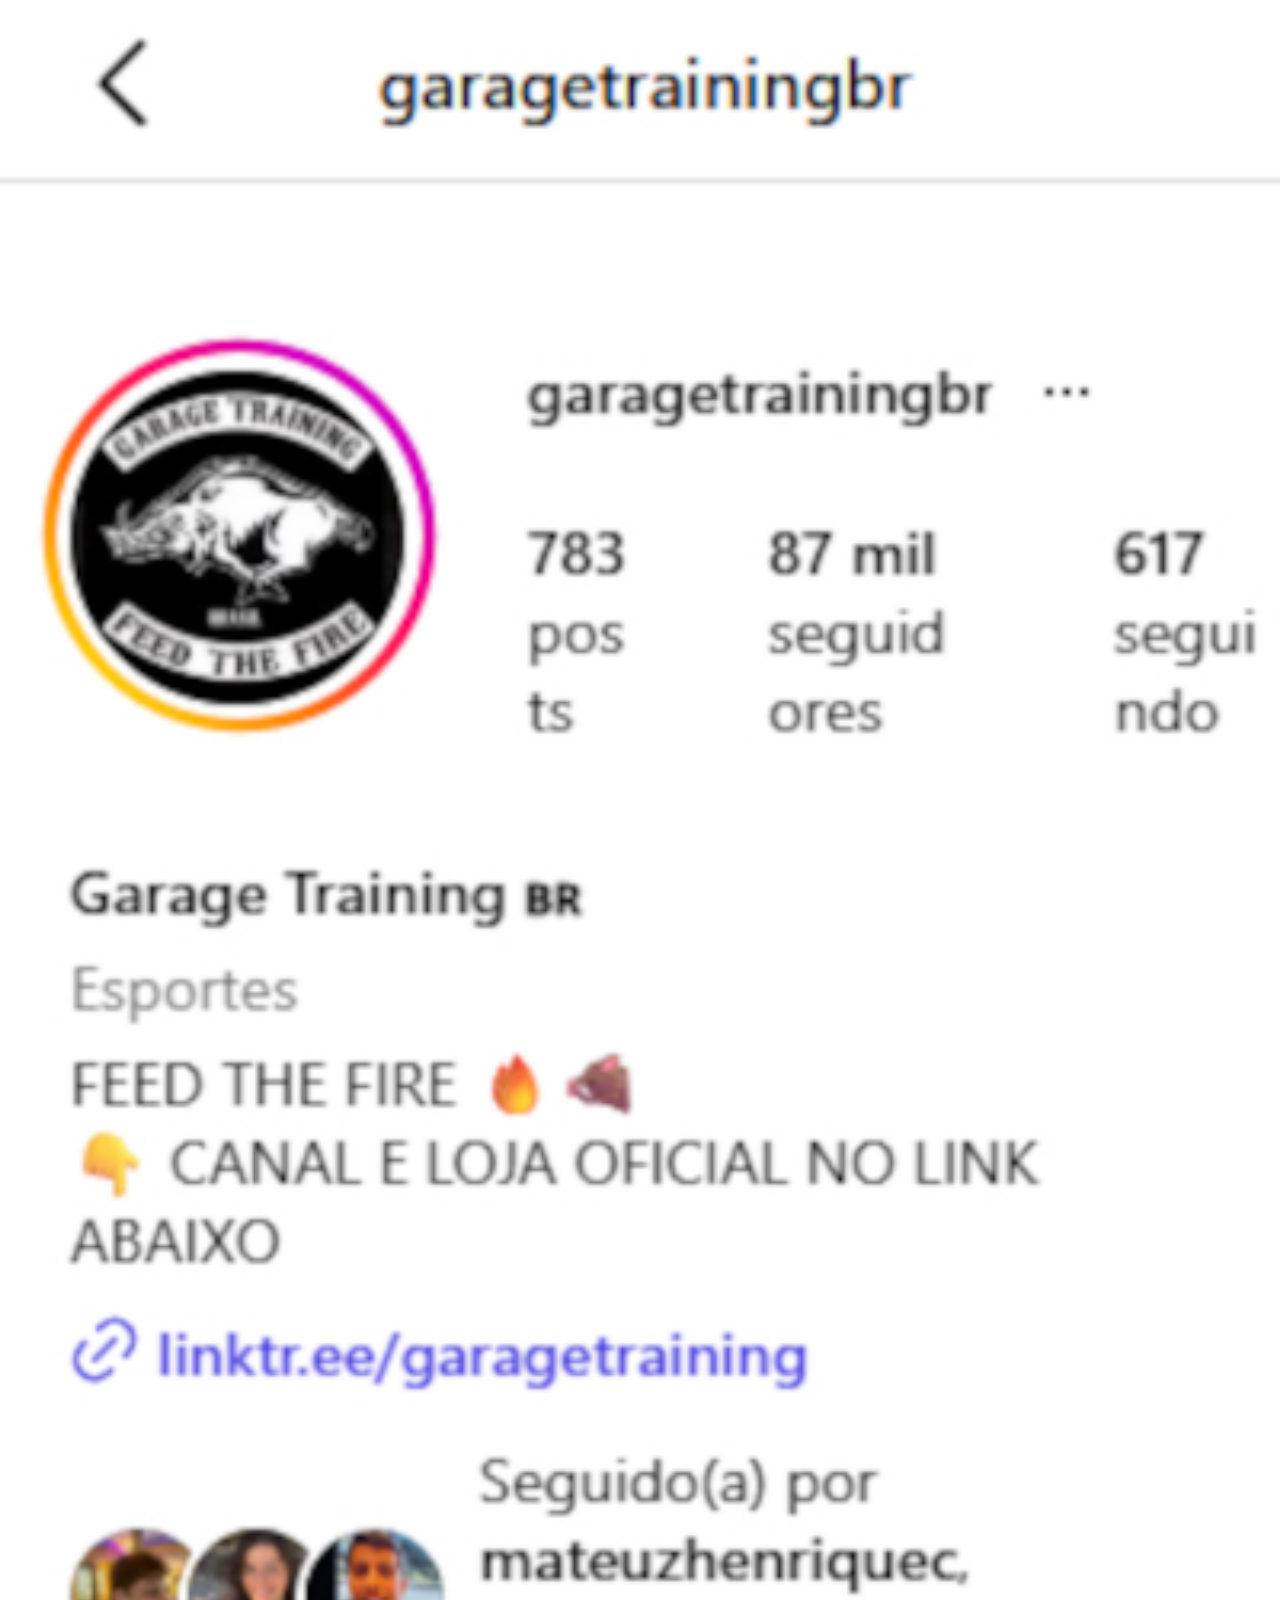
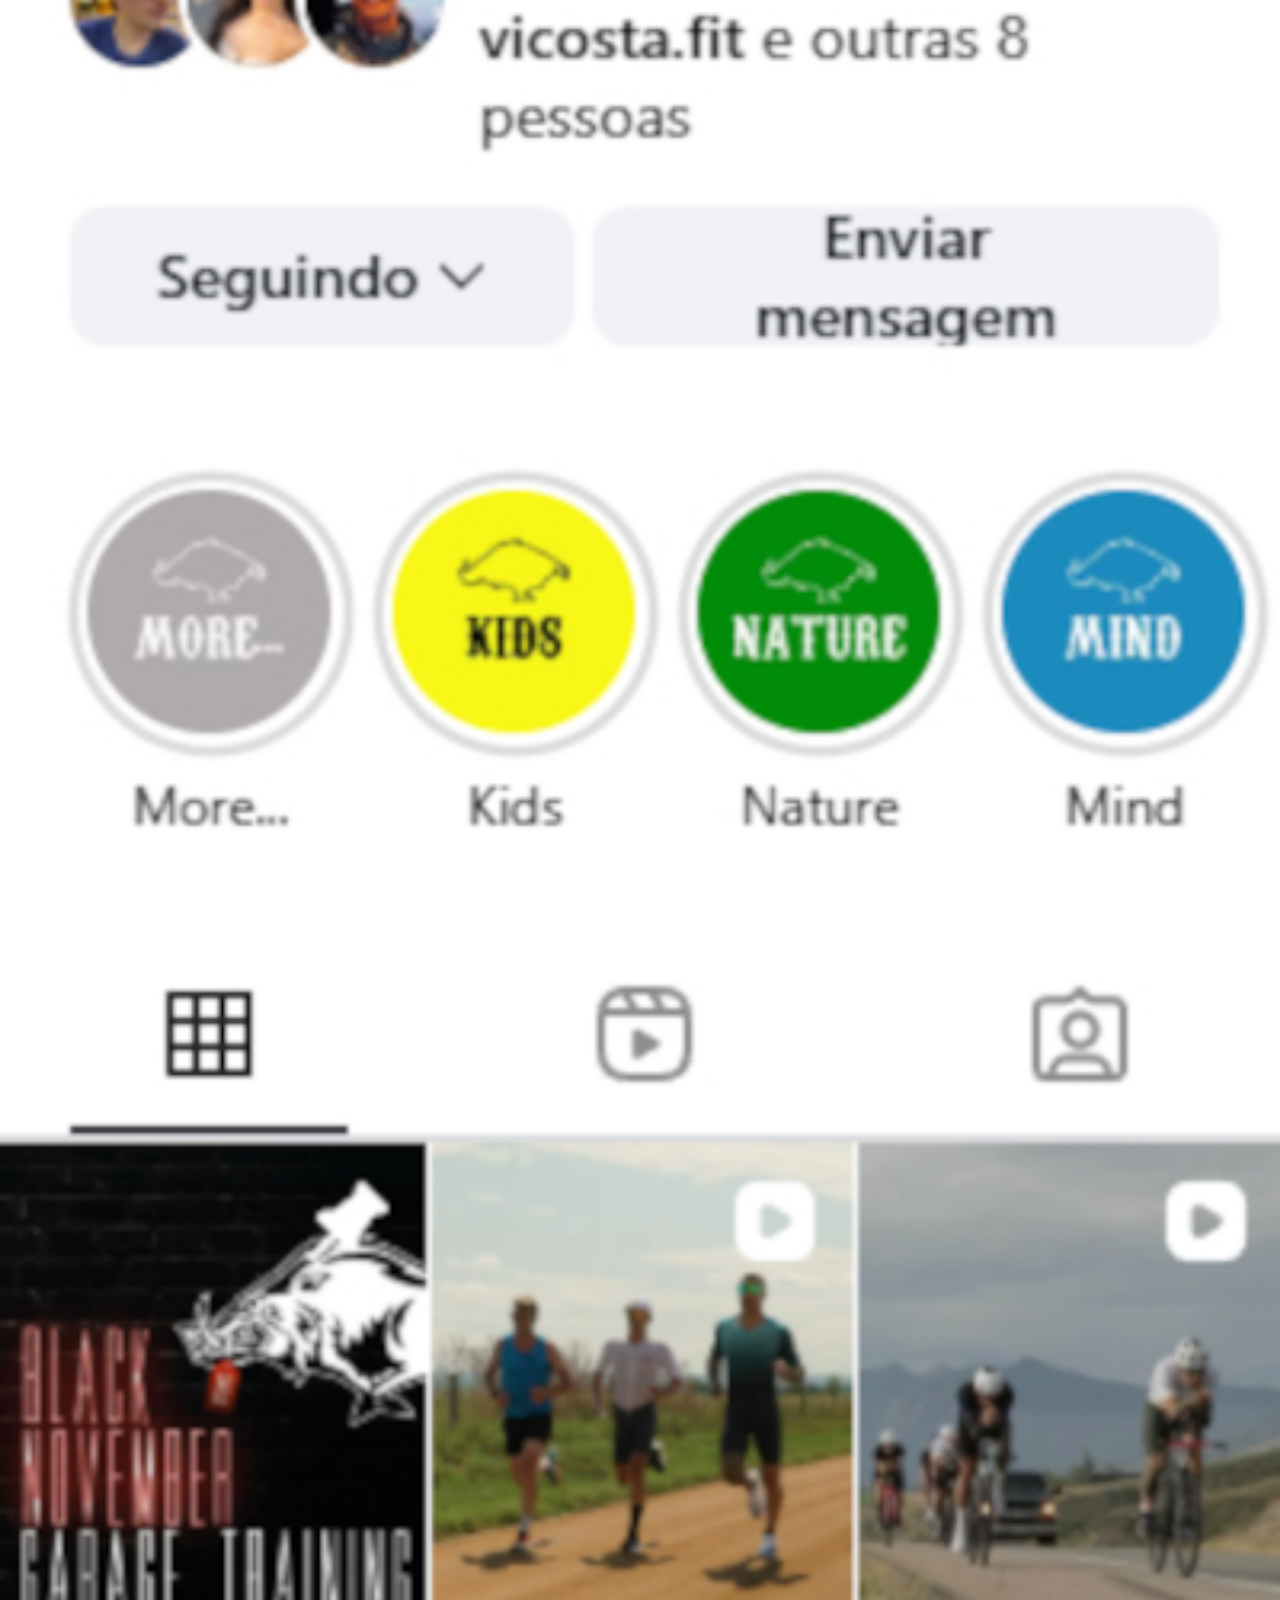
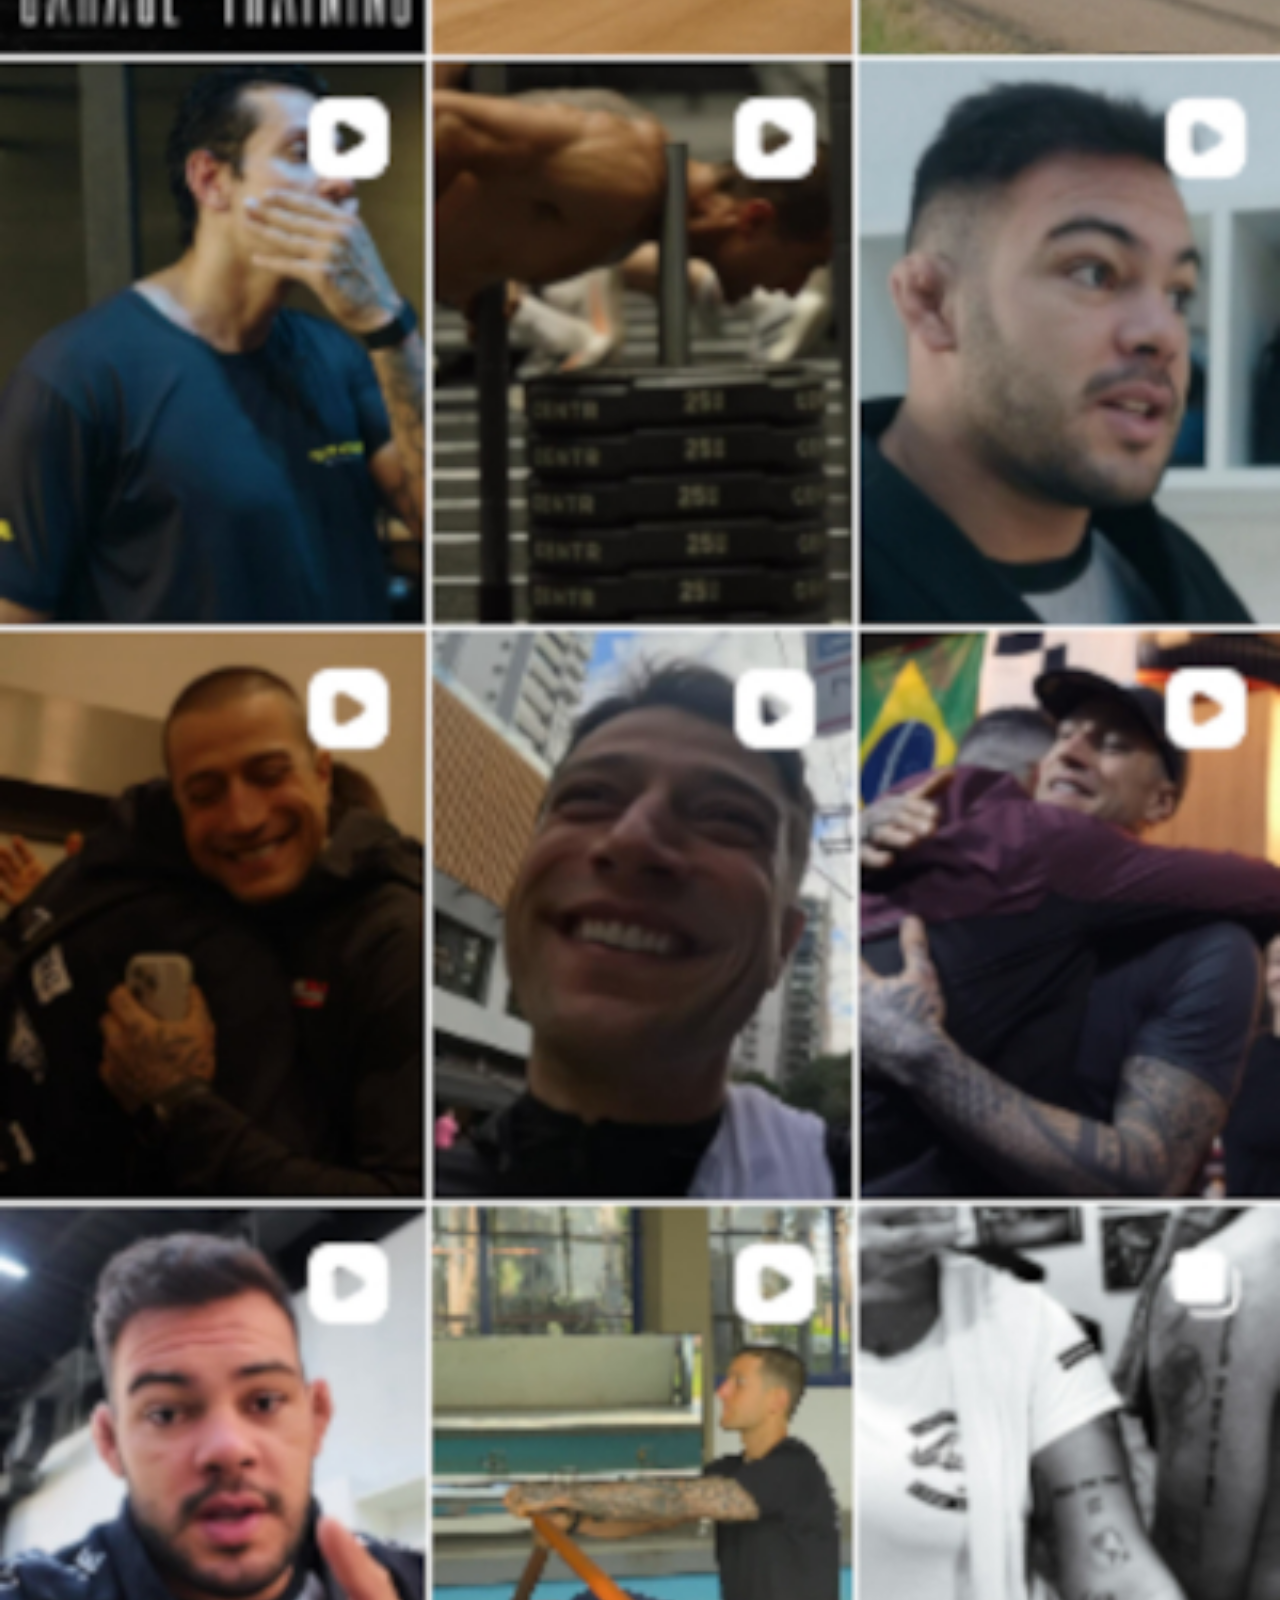
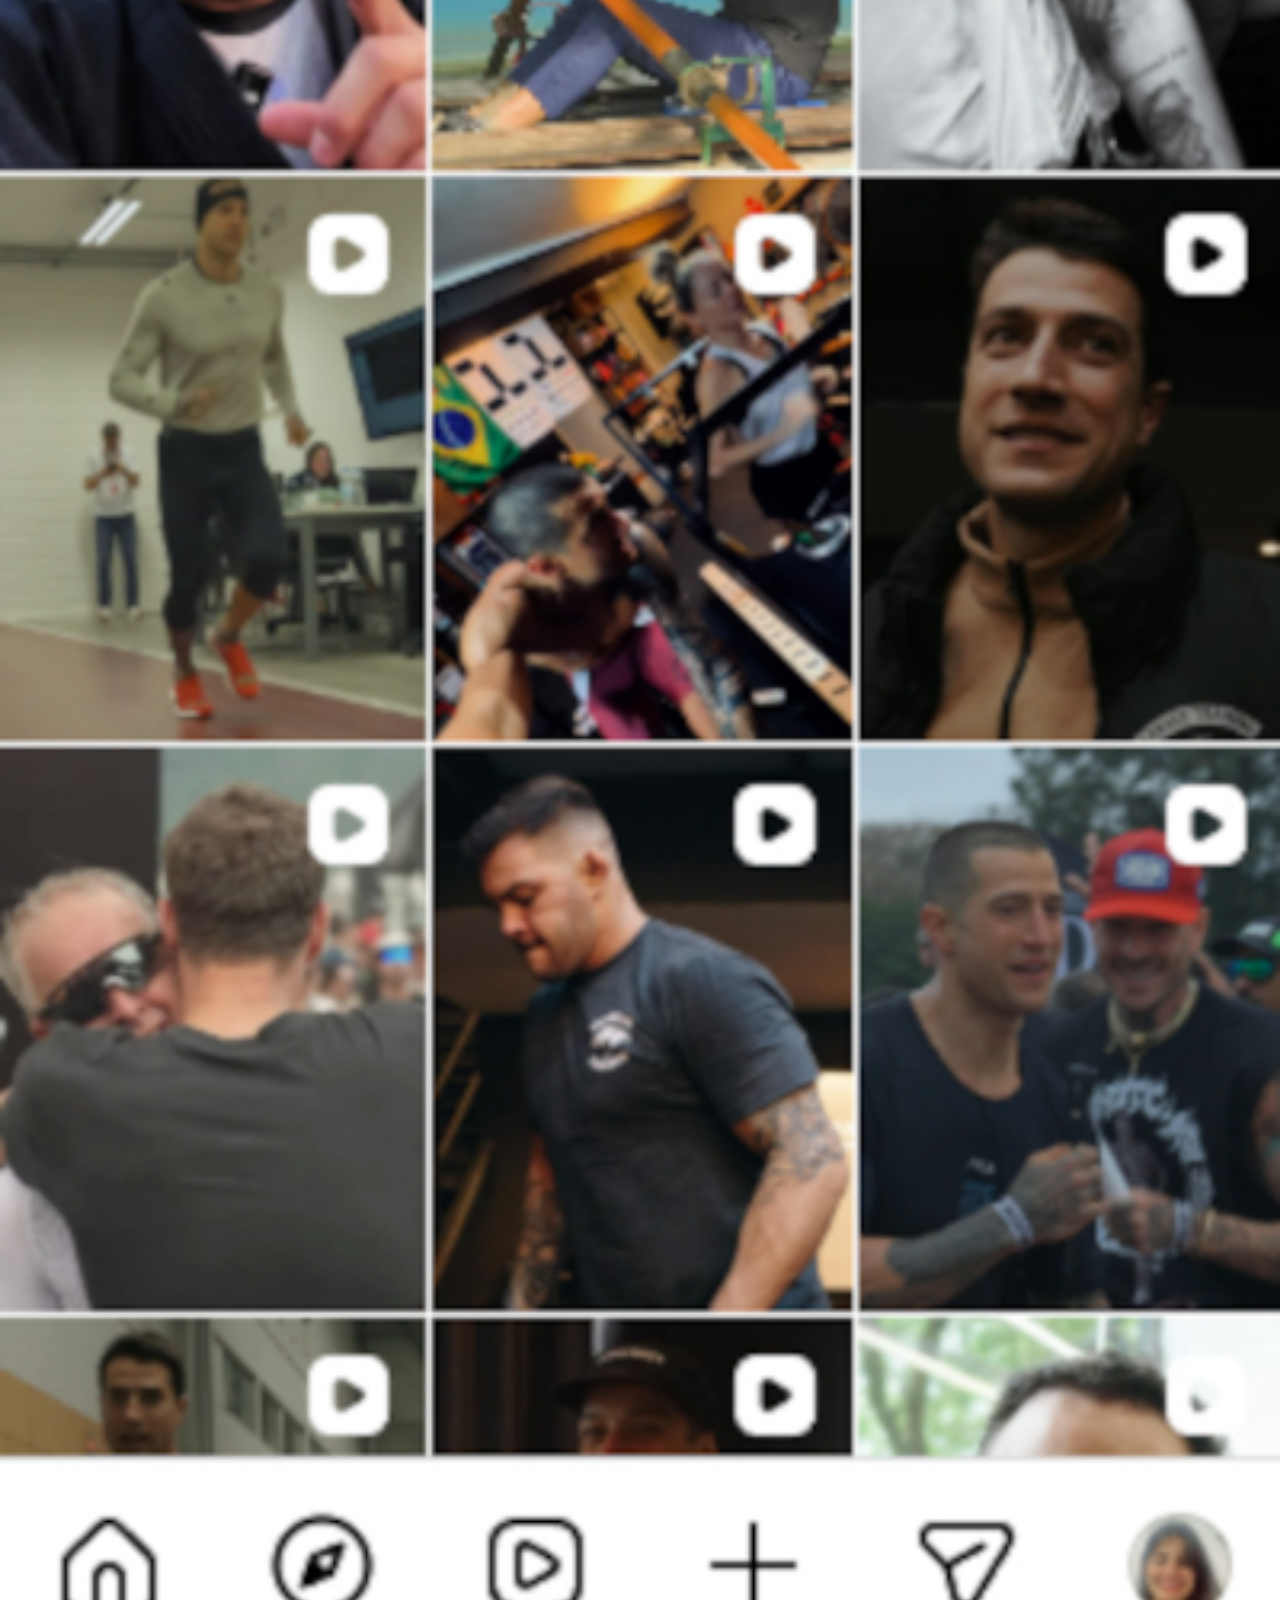
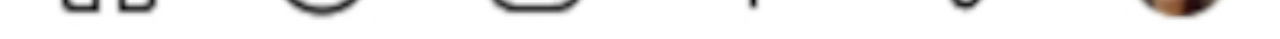
==== instagram.html @ 88316ca1 "Estilização dos ícones" ====
<!DOCTYPE html>
<html lang="pt-br">
<head>
    <meta charset="UTF-8">
    <meta name="viewport" content="width=device-width, initial-scale=1.0">
    <link rel="stylesheet" href="estilo/social.css">
    <title>Instagram Garage</title>
</head>
<body>
    <img src="imagens/instagarage.jpg" alt="Instagram Garage">
</body>
</html>
---- estilo/social.css ----
@charset "UTF-8";

* {
    padding: 0px;
    margin: 0px;
    font-family: Arial, Helvetica, sans-serif;
}

img {
    width: 100vw;
}
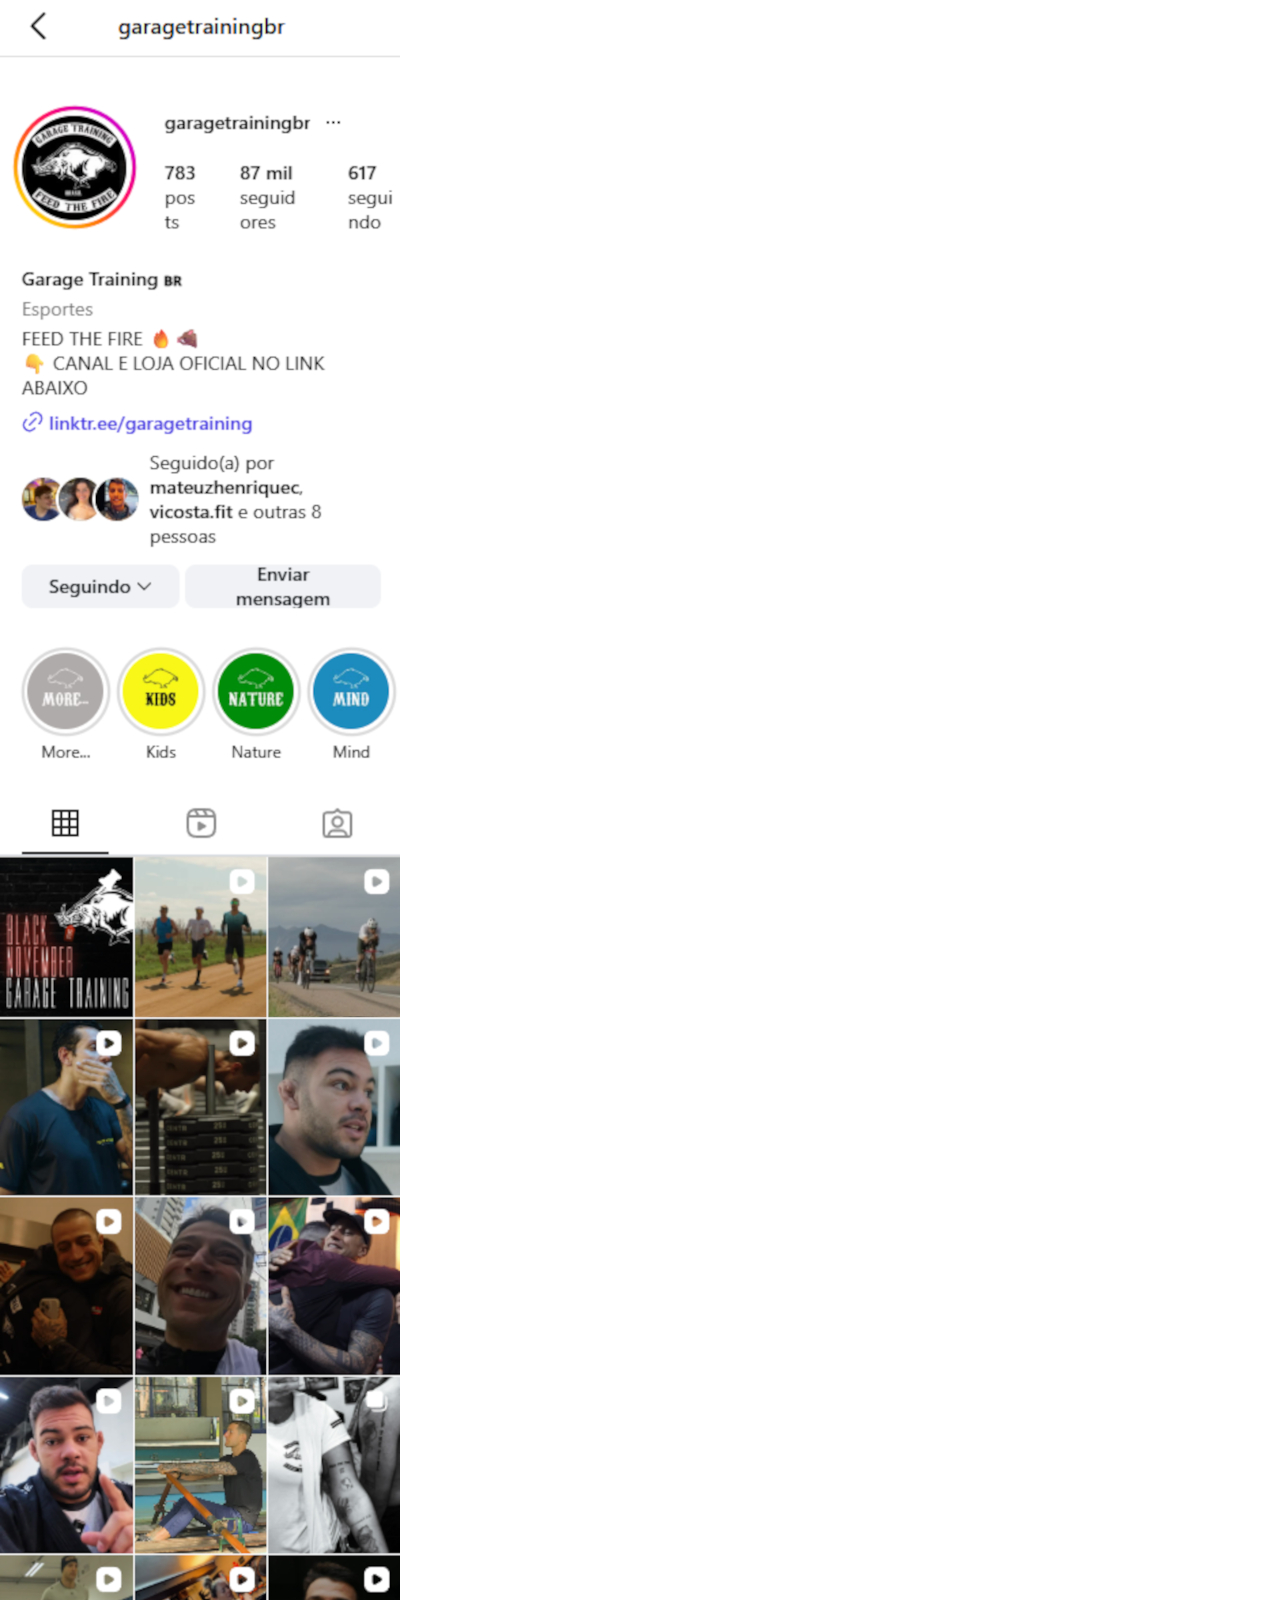
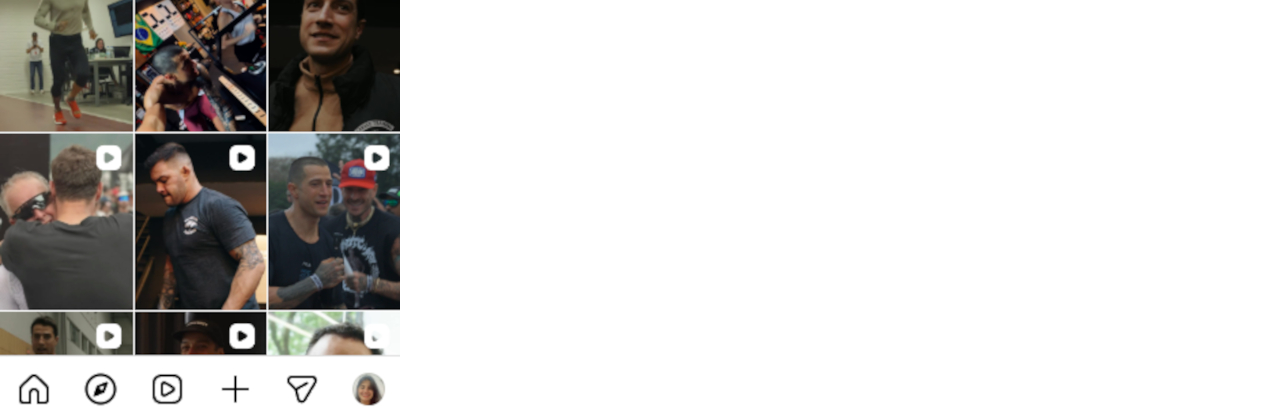
==== commit f277c866: "Update instagram.html" ====
--- a/instagram.html
+++ b/instagram.html
@@ -3,7 +3,7 @@
 <head>
     <meta charset="UTF-8">
     <meta name="viewport" content="width=device-width, initial-scale=1.0">
-    <link rel="stylesheet" href="estilo/social.css">
+    <link rel="stylesheet" href="estilo/style.css">
     <title>Instagram Garage</title>
 </head>
 <body>
--- a/estilo/style.css
+++ b/estilo/style.css
@@ -0,0 +1,60 @@
+@charset "UTF-8";
+
+* {
+    padding: 0px;
+    margin: 0px;
+    font-family: Arial, Helvetica, sans-serif;
+}
+
+html, body {
+    height: 100vh;
+    width: 100vw;
+}
+
+main {
+    position: relative;
+    height: 100vh;
+}
+
+section#telefone {
+    position: absolute;
+    top: 50%;
+    left: 50%;
+    transform: translate(-50%, -50%);
+    height: 616px;
+    width: 300px;
+    background: url('../imagens/mockup-iphone.png') no-repeat;
+}
+
+iframe#tela {
+    position: relative;
+    top: 6px;
+    left: 10px;
+    border-radius: 42px;
+    width: 280px;
+    height: 600px;
+}
+
+section#redes-sociais {
+    text-align: right;
+}
+
+section#redes-sociais > a > img {
+    border-radius: 50%;
+    width: 50px;
+    margin: 10px;
+    box-shadow: 2px 2px 5px rgba(0, 0, 0, 0.404);
+    box-sizing:border-box;
+    
+}
+
+section#redes-sociais > a > img#garage {
+border: 1px solid rgba(0, 0, 0, 0.33);
+}
+
+section#redes-sociais img:hover {
+    border: 2px solid lightgray;
+    transform: translate(-3px, -3px);
+    box-shadow: 5px 5px 10px rgba(0, 0, 0, 0.479);
+    transition: transform 0,5s, border 2s;
+}
